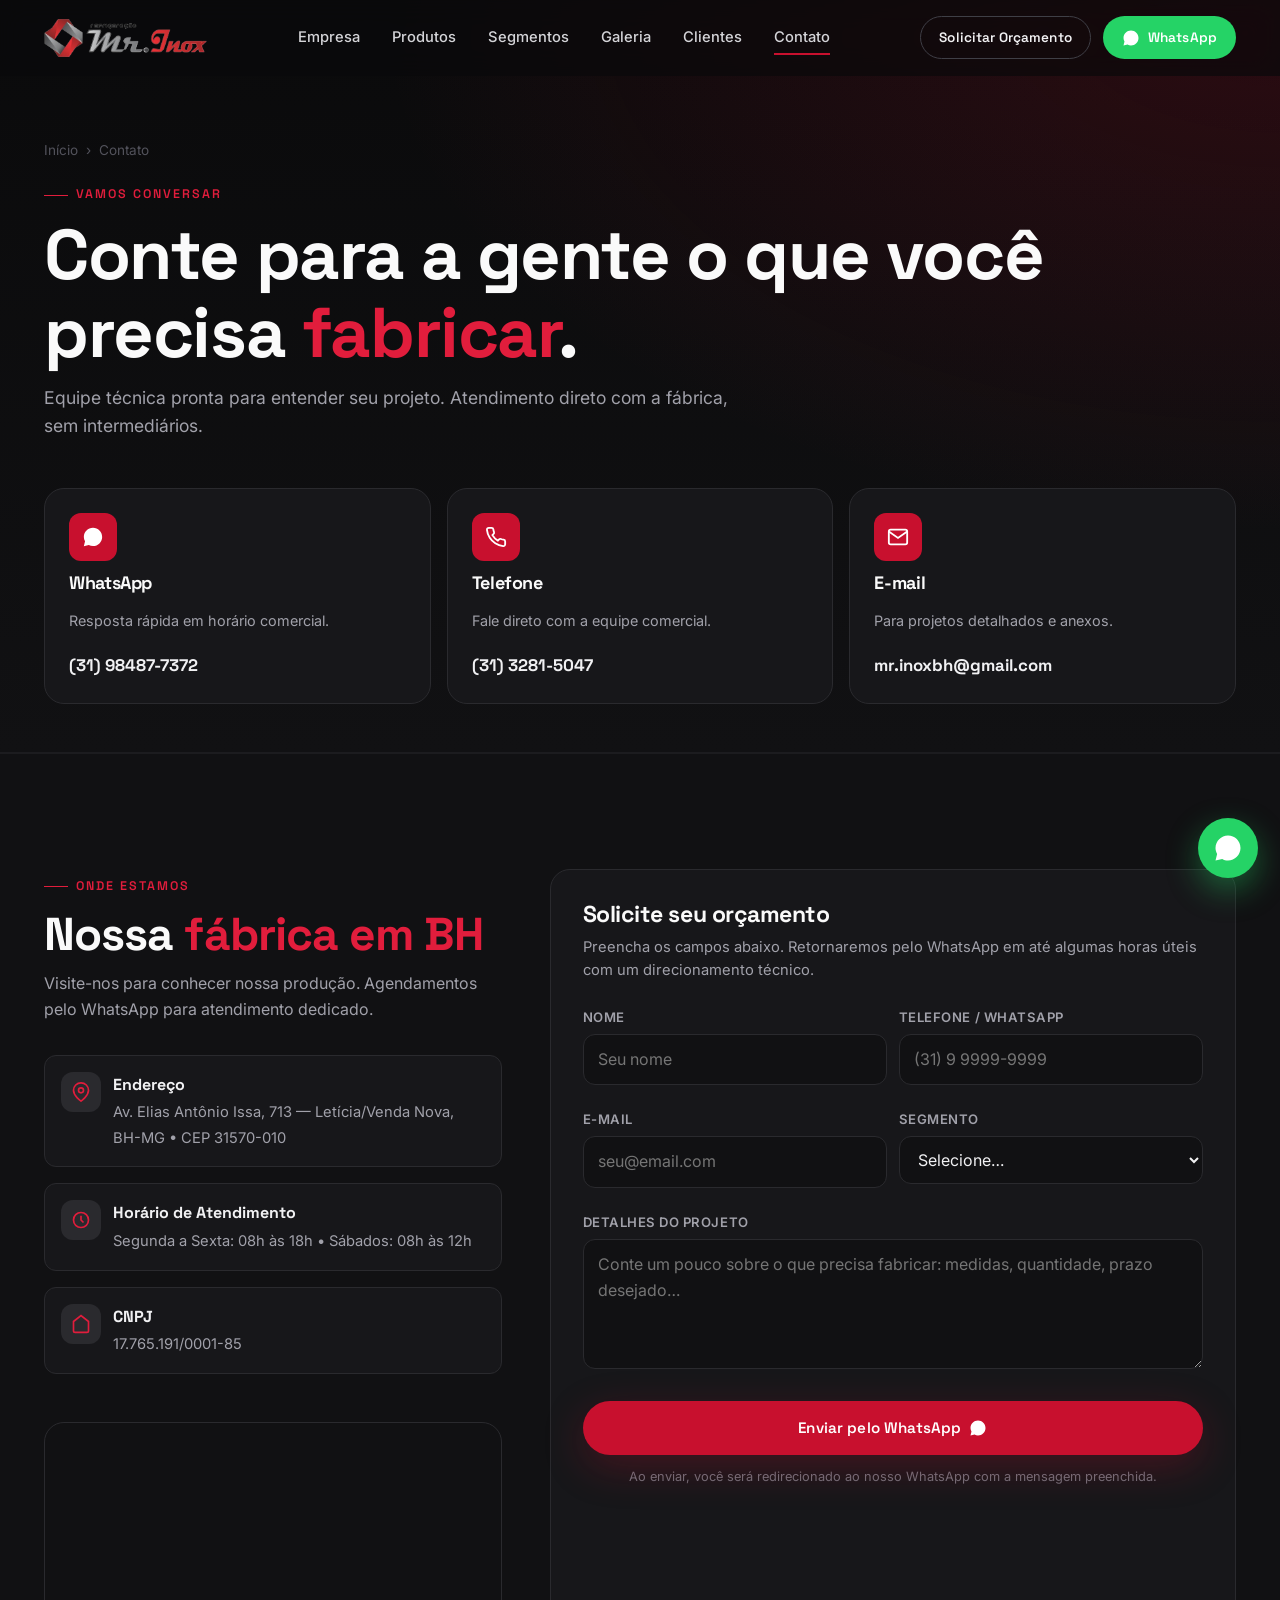
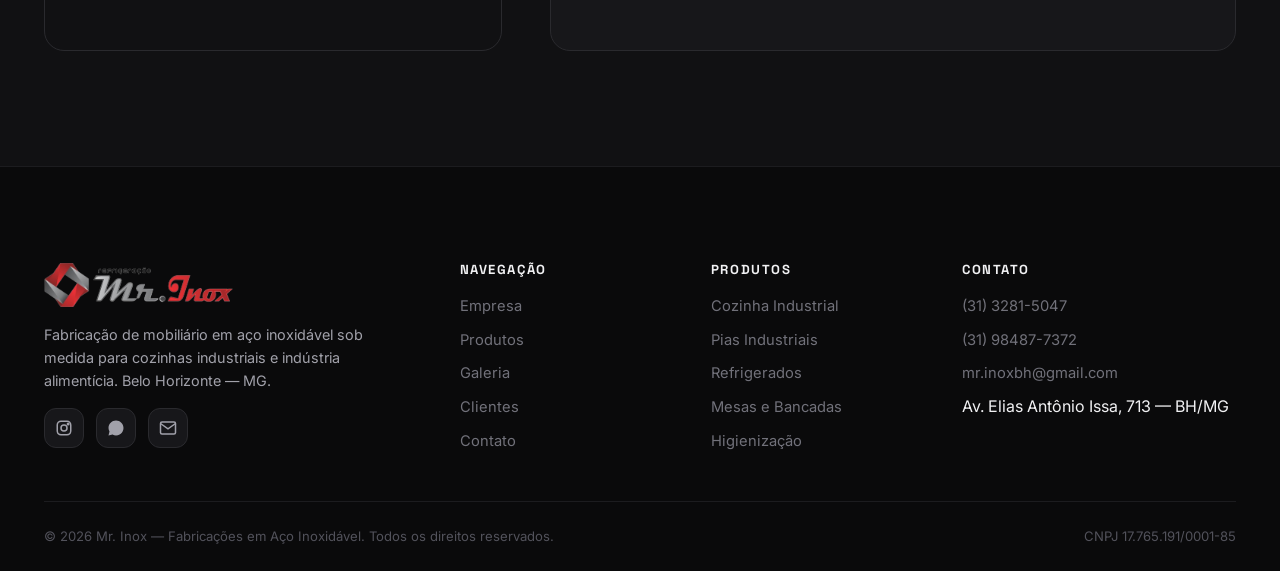
==== contato.html @ 0838d55e "first commit bomba" ====
<!doctype html>
<html lang="pt-BR">
<head>
  <meta charset="UTF-8">
  <meta name="viewport" content="width=device-width, initial-scale=1.0">
  <meta name="theme-color" content="#0a0a0b">
  <title>Contato e Orçamento — Mr. Inox | Aço Inoxidável BH</title>
  <meta name="description" content="Solicite seu orçamento de mobiliário em aço inoxidável. Telefone, WhatsApp, e-mail e endereço da Mr. Inox em Belo Horizonte.">

  <link rel="icon" type="image/png" href="assets/favicon.png">
  <link rel="preconnect" href="https://fonts.googleapis.com">
  <link rel="preconnect" href="https://fonts.gstatic.com" crossorigin>
  <link href="https://fonts.googleapis.com/css2?family=Inter:wght@400;500;600;700&family=Space+Grotesk:wght@500;600;700&display=swap" rel="stylesheet">
  <link rel="stylesheet" href="styles.css">

  <style>
    .map-wrap {
      margin-top: var(--s-7);
      border-radius: var(--r-lg);
      overflow: hidden;
      border: 1px solid var(--steel-700);
      aspect-ratio: 16/8;
    }
    .map-wrap iframe { width:100%; height:100%; border:0; filter: grayscale(.4) invert(.85) hue-rotate(180deg); }

    .quick-actions {
      display: grid;
      grid-template-columns: repeat(3, 1fr);
      gap: var(--s-4);
      margin-top: var(--s-7);
    }
    @media (max-width: 720px) { .quick-actions { grid-template-columns: 1fr; } }
    .quick-action {
      display: flex;
      flex-direction: column;
      align-items: flex-start;
      padding: var(--s-5);
      background: var(--bg-2);
      border: 1px solid var(--steel-700);
      border-radius: var(--r-lg);
      gap: var(--s-3);
      transition: all .3s var(--ease-out);
    }
    .quick-action:hover {
      transform: translateY(-4px);
      border-color: var(--brand);
      background: var(--bg-3);
    }
    .quick-action .qa-icon {
      width: 48px; height: 48px;
      display: grid; place-items: center;
      background: var(--brand);
      color: white;
      border-radius: var(--r-md);
    }
    .quick-action h4 { margin-bottom: 4px; }
    .quick-action p { font-size: .9rem; margin-bottom: var(--s-2); }
    .quick-action strong { font-size: 1.05rem; color: var(--steel-100); font-family: var(--font-display); }
  </style>
</head>
<body>

<header class="site-header">
  <div class="container">
    <a href="index.html" class="brand-link" aria-label="Mr. Inox — Página inicial">
      <img src="assets/logo.png" alt="Mr. Inox">
    </a>
    <nav class="nav-primary" aria-label="Principal">
      <a href="index.html#sobre">Empresa</a>
      <a href="produtos.html">Produtos</a>
      <a href="index.html#segmentos">Segmentos</a>
      <a href="index.html#galeria">Galeria</a>
      <a href="index.html#clientes">Clientes</a>
      <a href="contato.html" class="active">Contato</a>
    </nav>
    <div class="header-cta">
      <a href="#form" class="btn btn-ghost btn-sm">Solicitar Orçamento</a>
      <a href="https://wa.me/5531984877372" class="btn btn-whats btn-sm" target="_blank" rel="noopener">
        <svg viewBox="0 0 24 24" fill="currentColor"><path d="M17.5 14.4c-.3-.1-1.7-.8-1.9-.9-.3-.1-.5-.1-.7.1-.2.3-.8.9-1 1.1-.2.2-.4.2-.6.1-.3-.1-1.2-.4-2.4-1.4-.9-.8-1.5-1.7-1.6-2-.2-.3 0-.4.1-.6.1-.1.3-.4.4-.5.1-.2.2-.3.3-.5.1-.2 0-.4 0-.5-.1-.1-.7-1.7-.9-2.3-.2-.6-.5-.5-.7-.5h-.6c-.2 0-.5.1-.8.4-.3.3-1 1-1 2.5s1 2.9 1.2 3.1c.1.2 2 3.1 4.9 4.3.7.3 1.2.5 1.6.6.7.2 1.3.2 1.8.1.6-.1 1.7-.7 1.9-1.4.2-.7.2-1.2.2-1.4 0-.1-.2-.2-.5-.3zM12 2C6.5 2 2 6.5 2 12c0 1.7.5 3.3 1.3 4.7L2 22l5.4-1.3c1.4.8 2.9 1.2 4.6 1.2 5.5 0 10-4.5 10-10S17.5 2 12 2z"/></svg>
        WhatsApp
      </a>
    </div>
    <button class="menu-toggle" aria-label="Abrir menu"><span></span></button>
  </div>
</header>

<!-- Page hero -->
<section class="page-hero">
  <div class="container">
    <div class="breadcrumb">
      <a href="index.html">Início</a> <span>›</span> <span>Contato</span>
    </div>
    <span class="eyebrow">Vamos conversar</span>
    <h1 class="section-title">Conte para a gente o que você precisa <span class="text-brand">fabricar</span>.</h1>
    <p>
      Equipe técnica pronta para entender seu projeto. Atendimento direto com a
      fábrica, sem intermediários.
    </p>

    <div class="quick-actions">
      <a href="https://wa.me/5531984877372" target="_blank" rel="noopener" class="quick-action">
        <div class="qa-icon">
          <svg viewBox="0 0 24 24" fill="currentColor" width="22" height="22"><path d="M17.5 14.4c-.3-.1-1.7-.8-1.9-.9-.3-.1-.5-.1-.7.1-.2.3-.8.9-1 1.1-.2.2-.4.2-.6.1-.3-.1-1.2-.4-2.4-1.4-.9-.8-1.5-1.7-1.6-2-.2-.3 0-.4.1-.6.1-.1.3-.4.4-.5.1-.2.2-.3.3-.5.1-.2 0-.4 0-.5-.1-.1-.7-1.7-.9-2.3-.2-.6-.5-.5-.7-.5h-.6c-.2 0-.5.1-.8.4-.3.3-1 1-1 2.5s1 2.9 1.2 3.1c.1.2 2 3.1 4.9 4.3.7.3 1.2.5 1.6.6.7.2 1.3.2 1.8.1.6-.1 1.7-.7 1.9-1.4.2-.7.2-1.2.2-1.4 0-.1-.2-.2-.5-.3zM12 2C6.5 2 2 6.5 2 12c0 1.7.5 3.3 1.3 4.7L2 22l5.4-1.3c1.4.8 2.9 1.2 4.6 1.2 5.5 0 10-4.5 10-10S17.5 2 12 2z"/></svg>
        </div>
        <h4>WhatsApp</h4>
        <p>Resposta rápida em horário comercial.</p>
        <strong>(31) 98487-7372</strong>
      </a>

      <a href="tel:+553132815047" class="quick-action">
        <div class="qa-icon">
          <svg viewBox="0 0 24 24" fill="none" stroke="currentColor" stroke-width="2" width="22" height="22"><path d="M22 16.92v3a2 2 0 01-2.18 2 19.79 19.79 0 01-8.63-3.07 19.5 19.5 0 01-6-6 19.79 19.79 0 01-3.07-8.67A2 2 0 014.11 2h3a2 2 0 012 1.72c.13.96.37 1.9.72 2.81a2 2 0 01-.45 2.11L8.09 9.91a16 16 0 006 6l1.27-1.27a2 2 0 012.11-.45c.91.35 1.85.59 2.81.72A2 2 0 0122 16.92z"/></svg>
        </div>
        <h4>Telefone</h4>
        <p>Fale direto com a equipe comercial.</p>
        <strong>(31) 3281-5047</strong>
      </a>

      <a href="mailto:mr.inoxbh@gmail.com" class="quick-action">
        <div class="qa-icon">
          <svg viewBox="0 0 24 24" fill="none" stroke="currentColor" stroke-width="2" width="22" height="22"><rect x="2" y="4" width="20" height="16" rx="2"/><path d="M22 6l-10 7L2 6"/></svg>
        </div>
        <h4>E-mail</h4>
        <p>Para projetos detalhados e anexos.</p>
        <strong>mr.inoxbh@gmail.com</strong>
      </a>
    </div>
  </div>
</section>

<!-- Form section -->
<section class="contact" id="form">
  <div class="container">
    <div class="contact-grid">
      <div class="contact-info reveal">
        <span class="eyebrow">Onde estamos</span>
        <h2 class="section-title">Nossa <span class="text-brand">fábrica em BH</span></h2>
        <p>
          Visite-nos para conhecer nossa produção. Agendamentos pelo WhatsApp para
          atendimento dedicado.
        </p>

        <div class="contact-list">
          <a href="https://maps.google.com/?q=Av.+Elias+Antônio+Issa,+713,+Belo+Horizonte" class="contact-item" target="_blank" rel="noopener">
            <div class="icon">
              <svg viewBox="0 0 24 24" fill="none" stroke="currentColor" stroke-width="2"><path d="M21 10c0 7-9 13-9 13s-9-6-9-13a9 9 0 0118 0z"/><circle cx="12" cy="10" r="3"/></svg>
            </div>
            <div>
              <strong>Endereço</strong>
              <span>Av. Elias Antônio Issa, 713 — Letícia/Venda Nova, BH-MG • CEP 31570-010</span>
            </div>
          </a>

          <div class="contact-item">
            <div class="icon">
              <svg viewBox="0 0 24 24" fill="none" stroke="currentColor" stroke-width="2"><circle cx="12" cy="12" r="9"/><path d="M12 7v5l3 3"/></svg>
            </div>
            <div>
              <strong>Horário de Atendimento</strong>
              <span>Segunda a Sexta: 08h às 18h • Sábados: 08h às 12h</span>
            </div>
          </div>

          <div class="contact-item">
            <div class="icon">
              <svg viewBox="0 0 24 24" fill="none" stroke="currentColor" stroke-width="2"><path d="M3 9l9-7 9 7v11a2 2 0 01-2 2H5a2 2 0 01-2-2V9z"/></svg>
            </div>
            <div>
              <strong>CNPJ</strong>
              <span>17.765.191/0001-85</span>
            </div>
          </div>
        </div>

        <div class="map-wrap reveal">
          <iframe
            loading="lazy"
            src="https://maps.google.com/maps?q=Av.+Elias+Antônio+Issa,+713,+Belo+Horizonte&t=&z=15&ie=UTF8&iwloc=&output=embed"
            title="Localização Mr. Inox">
          </iframe>
        </div>
      </div>

      <div class="contact-form reveal reveal-delay-1">
        <h3>Solicite seu orçamento</h3>
        <p class="form-lead">
          Preencha os campos abaixo. Retornaremos pelo WhatsApp em até algumas horas
          úteis com um direcionamento técnico.
        </p>
        <form id="quote-form" novalidate>
          <div class="form-row">
            <div class="form-field">
              <label for="nome">Nome</label>
              <input type="text" id="nome" name="nome" required placeholder="Seu nome">
            </div>
            <div class="form-field">
              <label for="telefone">Telefone / WhatsApp</label>
              <input type="tel" id="telefone" name="telefone" required placeholder="(31) 9 9999-9999">
            </div>
          </div>
          <div class="form-row">
            <div class="form-field">
              <label for="email">E-mail</label>
              <input type="email" id="email" name="email" placeholder="seu@email.com">
            </div>
            <div class="form-field">
              <label for="segmento">Segmento</label>
              <select id="segmento" name="segmento">
                <option value="">Selecione…</option>
                <option>Restaurante</option>
                <option>Pizzaria</option>
                <option>Açougue</option>
                <option>Sorveteria</option>
                <option>Lanchonete</option>
                <option>Indústria alimentícia</option>
                <option>Outro</option>
              </select>
            </div>
          </div>
          <div class="form-field">
            <label for="mensagem">Detalhes do projeto</label>
            <textarea id="mensagem" name="mensagem" required placeholder="Conte um pouco sobre o que precisa fabricar: medidas, quantidade, prazo desejado…"></textarea>
          </div>
          <button type="submit" class="btn btn-primary form-submit">
            Enviar pelo WhatsApp
            <svg viewBox="0 0 24 24" fill="currentColor"><path d="M17.5 14.4c-.3-.1-1.7-.8-1.9-.9-.3-.1-.5-.1-.7.1-.2.3-.8.9-1 1.1-.2.2-.4.2-.6.1-.3-.1-1.2-.4-2.4-1.4-.9-.8-1.5-1.7-1.6-2-.2-.3 0-.4.1-.6.1-.1.3-.4.4-.5.1-.2.2-.3.3-.5.1-.2 0-.4 0-.5-.1-.1-.7-1.7-.9-2.3-.2-.6-.5-.5-.7-.5h-.6c-.2 0-.5.1-.8.4-.3.3-1 1-1 2.5s1 2.9 1.2 3.1c.1.2 2 3.1 4.9 4.3.7.3 1.2.5 1.6.6.7.2 1.3.2 1.8.1.6-.1 1.7-.7 1.9-1.4.2-.7.2-1.2.2-1.4 0-.1-.2-.2-.5-.3zM12 2C6.5 2 2 6.5 2 12c0 1.7.5 3.3 1.3 4.7L2 22l5.4-1.3c1.4.8 2.9 1.2 4.6 1.2 5.5 0 10-4.5 10-10S17.5 2 12 2z"/></svg>
          </button>
          <p class="form-note">Ao enviar, você será redirecionado ao nosso WhatsApp com a mensagem preenchida.</p>
        </form>
      </div>
    </div>
  </div>
</section>

<!-- Footer -->
<footer class="site-footer">
  <div class="container">
    <div class="footer-grid">
      <div class="footer-brand">
        <img src="assets/logo.png" alt="Mr. Inox">
        <p>
          Fabricação de mobiliário em aço inoxidável sob medida para cozinhas
          industriais e indústria alimentícia. Belo Horizonte — MG.
        </p>
        <div class="footer-social">
          <a href="https://instagram.com/mrinoxbh" target="_blank" rel="noopener" aria-label="Instagram">
            <svg viewBox="0 0 24 24" fill="none" stroke="currentColor" stroke-width="2"><rect x="3" y="3" width="18" height="18" rx="5"/><circle cx="12" cy="12" r="4"/><circle cx="17.5" cy="6.5" r="1" fill="currentColor"/></svg>
          </a>
          <a href="https://wa.me/5531984877372" target="_blank" rel="noopener" aria-label="WhatsApp">
            <svg viewBox="0 0 24 24" fill="currentColor"><path d="M17.5 14.4c-.3-.1-1.7-.8-1.9-.9-.3-.1-.5-.1-.7.1-.2.3-.8.9-1 1.1-.2.2-.4.2-.6.1-.3-.1-1.2-.4-2.4-1.4-.9-.8-1.5-1.7-1.6-2-.2-.3 0-.4.1-.6.1-.1.3-.4.4-.5.1-.2.2-.3.3-.5.1-.2 0-.4 0-.5-.1-.1-.7-1.7-.9-2.3-.2-.6-.5-.5-.7-.5h-.6c-.2 0-.5.1-.8.4-.3.3-1 1-1 2.5s1 2.9 1.2 3.1c.1.2 2 3.1 4.9 4.3.7.3 1.2.5 1.6.6.7.2 1.3.2 1.8.1.6-.1 1.7-.7 1.9-1.4.2-.7.2-1.2.2-1.4 0-.1-.2-.2-.5-.3zM12 2C6.5 2 2 6.5 2 12c0 1.7.5 3.3 1.3 4.7L2 22l5.4-1.3c1.4.8 2.9 1.2 4.6 1.2 5.5 0 10-4.5 10-10S17.5 2 12 2z"/></svg>
          </a>
          <a href="mailto:mr.inoxbh@gmail.com" aria-label="E-mail">
            <svg viewBox="0 0 24 24" fill="none" stroke="currentColor" stroke-width="2"><rect x="2" y="4" width="20" height="16" rx="2"/><path d="M22 6l-10 7L2 6"/></svg>
          </a>
        </div>
      </div>
      <div class="footer-col">
        <h4>Navegação</h4>
        <ul>
          <li><a href="index.html#sobre">Empresa</a></li>
          <li><a href="produtos.html">Produtos</a></li>
          <li><a href="index.html#galeria">Galeria</a></li>
          <li><a href="index.html#clientes">Clientes</a></li>
          <li><a href="contato.html">Contato</a></li>
        </ul>
      </div>
      <div class="footer-col">
        <h4>Produtos</h4>
        <ul>
          <li><a href="produtos.html#cozinha">Cozinha Industrial</a></li>
          <li><a href="produtos.html#pias">Pias Industriais</a></li>
          <li><a href="produtos.html#refrigerados">Refrigerados</a></li>
          <li><a href="produtos.html#mesas">Mesas e Bancadas</a></li>
          <li><a href="produtos.html#higienizacao">Higienização</a></li>
        </ul>
      </div>
      <div class="footer-col">
        <h4>Contato</h4>
        <ul>
          <li><a href="tel:+553132815047">(31) 3281-5047</a></li>
          <li><a href="https://wa.me/5531984877372" target="_blank" rel="noopener">(31) 98487-7372</a></li>
          <li><a href="mailto:mr.inoxbh@gmail.com">mr.inoxbh@gmail.com</a></li>
          <li><span>Av. Elias Antônio Issa, 713 — BH/MG</span></li>
        </ul>
      </div>
    </div>
    <div class="footer-bottom">
      <span>© <span id="year"></span> Mr. Inox — Fabricações em Aço Inoxidável. Todos os direitos reservados.</span>
      <span>CNPJ 17.765.191/0001-85</span>
    </div>
  </div>
</footer>

<a href="https://wa.me/5531984877372" class="whats-float" target="_blank" rel="noopener" aria-label="Falar no WhatsApp">
  <svg viewBox="0 0 24 24" fill="currentColor"><path d="M17.5 14.4c-.3-.1-1.7-.8-1.9-.9-.3-.1-.5-.1-.7.1-.2.3-.8.9-1 1.1-.2.2-.4.2-.6.1-.3-.1-1.2-.4-2.4-1.4-.9-.8-1.5-1.7-1.6-2-.2-.3 0-.4.1-.6.1-.1.3-.4.4-.5.1-.2.2-.3.3-.5.1-.2 0-.4 0-.5-.1-.1-.7-1.7-.9-2.3-.2-.6-.5-.5-.7-.5h-.6c-.2 0-.5.1-.8.4-.3.3-1 1-1 2.5s1 2.9 1.2 3.1c.1.2 2 3.1 4.9 4.3.7.3 1.2.5 1.6.6.7.2 1.3.2 1.8.1.6-.1 1.7-.7 1.9-1.4.2-.7.2-1.2.2-1.4 0-.1-.2-.2-.5-.3zM12 2C6.5 2 2 6.5 2 12c0 1.7.5 3.3 1.3 4.7L2 22l5.4-1.3c1.4.8 2.9 1.2 4.6 1.2 5.5 0 10-4.5 10-10S17.5 2 12 2z"/></svg>
</a>

<script src="main.js"></script>
</body>
</html>
---- styles.css ----
/* =========================================================
   MR INOX — Design System
   Stack: HTML + CSS + JS puro
   Paleta: anthracite/black + aço escovado + vermelho marca
   ========================================================= */

:root {
  /* Backgrounds */
  --bg-0: #0a0a0b;
  --bg-1: #111113;
  --bg-2: #17171a;
  --bg-3: #1f1f23;
  --bg-elev: #25252a;

  /* Steel / neutrals */
  --steel-50:  #fafafa;
  --steel-100: #f1f1f3;
  --steel-200: #d4d4d8;
  --steel-300: #a1a1aa;
  --steel-400: #71717a;
  --steel-500: #52525b;
  --steel-600: #3f3f46;
  --steel-700: #2a2a2e;
  --steel-800: #1c1c1f;

  /* Brand */
  --brand:        #c8102e;
  --brand-bright: #e11d3c;
  --brand-dark:   #8b0a1f;
  --brand-glow:   rgba(200, 16, 46, 0.35);

  /* Metallic gradient (brushed steel) */
  --steel-gradient: linear-gradient(135deg, #e5e7eb 0%, #9ca3af 25%, #6b7280 50%, #d1d5db 75%, #e5e7eb 100%);
  --steel-gradient-dark: linear-gradient(135deg, #3a3a3f 0%, #1e1e22 50%, #2a2a2e 100%);

  /* Type */
  --font-display: 'Space Grotesk', 'Inter', system-ui, -apple-system, sans-serif;
  --font-body:    'Inter', system-ui, -apple-system, sans-serif;

  /* Spacing scale */
  --s-1: 4px;
  --s-2: 8px;
  --s-3: 12px;
  --s-4: 16px;
  --s-5: 24px;
  --s-6: 32px;
  --s-7: 48px;
  --s-8: 64px;
  --s-9: 96px;
  --s-10: 128px;

  /* Radii */
  --r-sm: 6px;
  --r-md: 12px;
  --r-lg: 20px;
  --r-xl: 28px;
  --r-full: 999px;

  /* Shadows */
  --shadow-sm: 0 1px 2px rgba(0,0,0,.5);
  --shadow-md: 0 8px 24px rgba(0,0,0,.4);
  --shadow-lg: 0 24px 60px rgba(0,0,0,.55);
  --shadow-brand: 0 12px 40px rgba(200,16,46,.25);

  /* Container */
  --container: 1240px;

  /* Header height */
  --header-h: 76px;

  /* Easing */
  --ease-out: cubic-bezier(.16,1,.3,1);
}

/* =========================================================
   Reset
   ========================================================= */
*, *::before, *::after { box-sizing: border-box; }
* { margin: 0; padding: 0; }
html { scroll-behavior: smooth; -webkit-text-size-adjust: 100%; }
body {
  font-family: var(--font-body);
  font-size: 16px;
  line-height: 1.6;
  color: var(--steel-100);
  background: var(--bg-0);
  -webkit-font-smoothing: antialiased;
  -moz-osx-font-smoothing: grayscale;
  overflow-x: hidden;
}
img, svg, video { display: block; max-width: 100%; height: auto; }
button { font: inherit; cursor: pointer; border: none; background: none; color: inherit; }
a { color: inherit; text-decoration: none; }
ul, ol { list-style: none; }
input, textarea, select { font: inherit; color: inherit; }

::selection { background: var(--brand); color: white; }

/* Scrollbar */
::-webkit-scrollbar { width: 10px; height: 10px; }
::-webkit-scrollbar-track { background: var(--bg-1); }
::-webkit-scrollbar-thumb { background: var(--steel-700); border-radius: 10px; }
::-webkit-scrollbar-thumb:hover { background: var(--brand); }

/* =========================================================
   Typography
   ========================================================= */
h1, h2, h3, h4, h5 {
  font-family: var(--font-display);
  font-weight: 700;
  line-height: 1.1;
  letter-spacing: -0.02em;
  color: var(--steel-50);
}
h1 { font-size: clamp(2.4rem, 5.5vw, 4.5rem); }
h2 { font-size: clamp(1.9rem, 3.6vw, 3rem); }
h3 { font-size: clamp(1.3rem, 1.8vw, 1.6rem); }
h4 { font-size: 1.125rem; }

p { color: var(--steel-300); }

.eyebrow {
  display: inline-flex;
  align-items: center;
  gap: var(--s-2);
  font-family: var(--font-display);
  font-size: 0.78rem;
  font-weight: 600;
  letter-spacing: 0.16em;
  text-transform: uppercase;
  color: var(--brand-bright);
}
.eyebrow::before {
  content: '';
  width: 24px;
  height: 1px;
  background: var(--brand-bright);
}

.section-title {
  margin-top: var(--s-3);
  margin-bottom: var(--s-4);
}

.section-lead {
  max-width: 640px;
  color: var(--steel-300);
  font-size: 1.05rem;
}

.text-steel {
  background: var(--steel-gradient);
  -webkit-background-clip: text;
  background-clip: text;
  -webkit-text-fill-color: transparent;
}

.text-brand { color: var(--brand-bright); }

/* =========================================================
   Layout
   ========================================================= */
.container {
  width: 100%;
  max-width: var(--container);
  margin: 0 auto;
  padding: 0 var(--s-5);
}

section {
  padding: clamp(var(--s-8), 9vw, var(--s-10)) 0;
  position: relative;
}

section.tight { padding: var(--s-8) 0; }

.section-header {
  max-width: 720px;
  margin: 0 auto var(--s-8);
  text-align: center;
}
.section-header .section-lead { margin: 0 auto; }

.grid { display: grid; gap: var(--s-5); }

/* =========================================================
   Buttons
   ========================================================= */
.btn {
  display: inline-flex;
  align-items: center;
  justify-content: center;
  gap: var(--s-2);
  padding: 14px 28px;
  font-family: var(--font-display);
  font-weight: 600;
  font-size: 0.95rem;
  letter-spacing: 0.01em;
  border-radius: var(--r-full);
  transition: all .3s var(--ease-out);
  white-space: nowrap;
  position: relative;
  isolation: isolate;
  border: 1px solid transparent;
}
.btn svg { width: 18px; height: 18px; }

.btn-primary {
  background: var(--brand);
  color: white;
  box-shadow: var(--shadow-brand);
}
.btn-primary:hover {
  background: var(--brand-bright);
  transform: translateY(-2px);
  box-shadow: 0 18px 50px rgba(200,16,46,.45);
}

.btn-ghost {
  background: transparent;
  color: var(--steel-100);
  border-color: var(--steel-600);
}
.btn-ghost:hover {
  background: var(--steel-700);
  border-color: var(--steel-500);
  transform: translateY(-2px);
}

.btn-whats {
  background: #25d366;
  color: white;
}
.btn-whats:hover {
  background: #1ebe5d;
  transform: translateY(-2px);
  box-shadow: 0 18px 50px rgba(37, 211, 102, 0.35);
}

.btn-sm { padding: 10px 18px; font-size: 0.85rem; }
.btn-lg { padding: 18px 36px; font-size: 1.05rem; }

/* =========================================================
   Header
   ========================================================= */
.site-header {
  position: fixed;
  top: 0; left: 0; right: 0;
  z-index: 100;
  height: var(--header-h);
  background: rgba(10,10,11,.75);
  backdrop-filter: saturate(160%) blur(14px);
  -webkit-backdrop-filter: saturate(160%) blur(14px);
  border-bottom: 1px solid transparent;
  transition: background .3s, border-color .3s;
}
.site-header.scrolled {
  background: rgba(10,10,11,.92);
  border-bottom-color: var(--steel-700);
}
.site-header .container {
  height: 100%;
  display: flex;
  align-items: center;
  justify-content: space-between;
}
.brand-link {
  display: flex;
  align-items: center;
  gap: var(--s-3);
}
.brand-link img { height: 38px; width: auto; }

.nav-primary {
  display: flex;
  align-items: center;
  gap: var(--s-6);
}
.nav-primary a {
  font-size: 0.92rem;
  font-weight: 500;
  color: var(--steel-200);
  transition: color .25s;
  position: relative;
}
.nav-primary a::after {
  content: '';
  position: absolute;
  left: 0; bottom: -6px;
  width: 0; height: 2px;
  background: var(--brand);
  transition: width .3s var(--ease-out);
}
.nav-primary a:hover { color: white; }
.nav-primary a:hover::after,
.nav-primary a.active::after { width: 100%; }

.header-cta { display: flex; align-items: center; gap: var(--s-3); }

.menu-toggle {
  display: none;
  width: 44px; height: 44px;
  align-items: center;
  justify-content: center;
  border-radius: var(--r-md);
  background: var(--steel-700);
}
.menu-toggle span {
  display: block;
  width: 22px;
  height: 2px;
  background: var(--steel-100);
  position: relative;
  transition: all .3s;
}
.menu-toggle span::before,
.menu-toggle span::after {
  content: '';
  position: absolute;
  left: 0;
  width: 22px;
  height: 2px;
  background: var(--steel-100);
  transition: all .3s;
}
.menu-toggle span::before { top: -7px; }
.menu-toggle span::after  { top:  7px; }
.menu-toggle.open span { background: transparent; }
.menu-toggle.open span::before { transform: rotate(45deg); top: 0; }
.menu-toggle.open span::after  { transform: rotate(-45deg); top: 0; }

@media (max-width: 980px) {
  .nav-primary {
    position: fixed;
    inset: var(--header-h) 0 0;
    flex-direction: column;
    align-items: flex-start;
    padding: var(--s-6) var(--s-5);
    background: var(--bg-1);
    border-top: 1px solid var(--steel-700);
    transform: translateX(100%);
    transition: transform .35s var(--ease-out);
    overflow-y: auto;
  }
  .nav-primary.open { transform: translateX(0); }
  .nav-primary a { font-size: 1.4rem; padding: var(--s-3) 0; }
  .menu-toggle { display: inline-flex; }
  .header-cta .btn:not(.btn-whats) { display: none; }
}

/* =========================================================
   Hero
   ========================================================= */
.hero {
  position: relative;
  min-height: 100vh;
  padding: calc(var(--header-h) + var(--s-8)) 0 var(--s-9);
  display: flex;
  align-items: center;
  overflow: hidden;
  isolation: isolate;
}
.hero::before {
  content: '';
  position: absolute;
  inset: 0;
  background:
    radial-gradient(ellipse at top right, rgba(200,16,46,.18), transparent 50%),
    radial-gradient(ellipse at bottom left, rgba(120,120,120,.12), transparent 55%),
    linear-gradient(180deg, var(--bg-0) 0%, var(--bg-1) 100%);
  z-index: -2;
}
.hero::after {
  content: '';
  position: absolute;
  inset: 0;
  background:
    repeating-linear-gradient(135deg, rgba(255,255,255,.012) 0 2px, transparent 2px 6px);
  z-index: -1;
  pointer-events: none;
}

.hero-grid {
  display: grid;
  grid-template-columns: 1.1fr .9fr;
  gap: var(--s-8);
  align-items: center;
}
@media (max-width: 980px) {
  .hero-grid { grid-template-columns: 1fr; gap: var(--s-7); }
}

.hero-copy h1 {
  margin-top: var(--s-4);
  margin-bottom: var(--s-5);
}
.hero-copy h1 strong { color: var(--brand-bright); font-weight: 700; }
.hero-copy p {
  font-size: 1.15rem;
  color: var(--steel-300);
  max-width: 560px;
  margin-bottom: var(--s-6);
}
.hero-cta { display: flex; flex-wrap: wrap; gap: var(--s-3); }

.hero-stats {
  display: flex;
  flex-wrap: wrap;
  gap: var(--s-6);
  margin-top: var(--s-8);
  padding-top: var(--s-6);
  border-top: 1px solid var(--steel-700);
}
.hero-stats .stat strong {
  display: block;
  font-family: var(--font-display);
  font-size: clamp(1.7rem, 3vw, 2.4rem);
  background: var(--steel-gradient);
  -webkit-background-clip: text;
  background-clip: text;
  -webkit-text-fill-color: transparent;
}
.hero-stats .stat span {
  font-size: .82rem;
  color: var(--steel-400);
  text-transform: uppercase;
  letter-spacing: .12em;
}

.hero-visual {
  position: relative;
  aspect-ratio: 4/5;
  border-radius: var(--r-xl);
  overflow: hidden;
  box-shadow: var(--shadow-lg);
  border: 1px solid var(--steel-700);
}
.hero-visual img {
  width: 100%; height: 100%;
  object-fit: cover;
  transform: scale(1.05);
  transition: transform 8s linear;
}
.hero-visual:hover img { transform: scale(1.12); }
.hero-visual::after {
  content: '';
  position: absolute;
  inset: 0;
  background: linear-gradient(180deg, transparent 50%, rgba(10,10,11,.65) 100%);
}

.hero-badge {
  position: absolute;
  bottom: var(--s-5);
  left: var(--s-5);
  right: var(--s-5);
  z-index: 2;
  display: flex;
  align-items: center;
  gap: var(--s-3);
  padding: var(--s-3) var(--s-4);
  background: rgba(17,17,19,.85);
  backdrop-filter: blur(10px);
  border: 1px solid var(--steel-600);
  border-radius: var(--r-lg);
}
.hero-badge .badge-icon {
  width: 44px; height: 44px;
  display: grid; place-items: center;
  background: var(--brand);
  border-radius: var(--r-md);
  flex-shrink: 0;
}
.hero-badge .badge-icon svg { width: 22px; height: 22px; color: white; }
.hero-badge strong { display: block; font-family: var(--font-display); }
.hero-badge span { font-size: .85rem; color: var(--steel-300); }

/* =========================================================
   Trust strip (numbers)
   ========================================================= */
.trust-strip {
  background: var(--bg-1);
  border-top: 1px solid var(--steel-800);
  border-bottom: 1px solid var(--steel-800);
  padding: var(--s-6) 0;
}
.trust-grid {
  display: grid;
  grid-template-columns: repeat(4, 1fr);
  gap: var(--s-5);
  text-align: center;
}
.trust-grid .trust-item strong {
  display: block;
  font-family: var(--font-display);
  font-size: clamp(1.6rem, 3vw, 2.2rem);
  color: var(--steel-100);
  margin-bottom: var(--s-1);
}
.trust-grid .trust-item span {
  font-size: .82rem;
  color: var(--steel-400);
  text-transform: uppercase;
  letter-spacing: .12em;
}
@media (max-width: 720px) {
  .trust-grid { grid-template-columns: repeat(2, 1fr); gap: var(--s-6); }
}

/* =========================================================
   About / Sobre
   ========================================================= */
.about {
  background: var(--bg-0);
}
.about-grid {
  display: grid;
  grid-template-columns: .9fr 1.1fr;
  gap: var(--s-8);
  align-items: center;
}
@media (max-width: 980px) { .about-grid { grid-template-columns: 1fr; } }

.about-visual {
  position: relative;
  aspect-ratio: 4/5;
  border-radius: var(--r-xl);
  overflow: hidden;
  border: 1px solid var(--steel-700);
}
.about-visual img { width:100%; height:100%; object-fit: cover; }
.about-visual::after {
  content: '';
  position: absolute;
  inset: 0;
  background: linear-gradient(135deg, transparent 50%, rgba(200,16,46,.25) 100%);
  mix-blend-mode: overlay;
}

.about-floating {
  position: absolute;
  bottom: -32px;
  right: -32px;
  width: 220px;
  padding: var(--s-5);
  background: var(--bg-2);
  border: 1px solid var(--steel-700);
  border-radius: var(--r-lg);
  box-shadow: var(--shadow-lg);
}
.about-floating strong {
  display: block;
  font-family: var(--font-display);
  font-size: 3rem;
  background: var(--steel-gradient);
  -webkit-background-clip: text;
  background-clip: text;
  -webkit-text-fill-color: transparent;
  line-height: 1;
}
.about-floating span {
  font-size: .85rem;
  color: var(--steel-300);
  display: block;
  margin-top: var(--s-2);
}
@media (max-width: 980px) {
  .about-floating { display: none; }
}

.about-content h2 strong { color: var(--brand-bright); }
.about-content p {
  font-size: 1.05rem;
  margin-top: var(--s-4);
  margin-bottom: var(--s-4);
}
.about-pillars {
  display: grid;
  grid-template-columns: repeat(2, 1fr);
  gap: var(--s-4);
  margin-top: var(--s-6);
}
.about-pillars .pillar {
  display: flex;
  gap: var(--s-3);
  padding: var(--s-4);
  background: var(--bg-2);
  border: 1px solid var(--steel-700);
  border-radius: var(--r-md);
}
.about-pillars .pillar svg { width: 24px; height: 24px; color: var(--brand-bright); flex-shrink:0; }
.about-pillars .pillar h4 { margin-bottom: 4px; }
.about-pillars .pillar p { font-size: .92rem; margin: 0; }
@media (max-width: 540px) {
  .about-pillars { grid-template-columns: 1fr; }
}

/* =========================================================
   Products / Produtos
   ========================================================= */
.products {
  background: var(--bg-1);
  border-top: 1px solid var(--steel-800);
}
.products-grid {
  display: grid;
  grid-template-columns: repeat(3, 1fr);
  gap: var(--s-5);
}
@media (max-width: 980px) { .products-grid { grid-template-columns: repeat(2, 1fr); } }
@media (max-width: 600px) { .products-grid { grid-template-columns: 1fr; } }

.product-card {
  position: relative;
  display: flex;
  flex-direction: column;
  background: var(--bg-2);
  border: 1px solid var(--steel-700);
  border-radius: var(--r-lg);
  overflow: hidden;
  transition: all .35s var(--ease-out);
}
.product-card:hover {
  transform: translateY(-6px);
  border-color: var(--brand);
  box-shadow: var(--shadow-md);
}
.product-card .product-image {
  aspect-ratio: 4/3;
  overflow: hidden;
  position: relative;
}
.product-card .product-image img {
  width: 100%; height: 100%;
  object-fit: cover;
  transition: transform .8s var(--ease-out);
}
.product-card:hover .product-image img { transform: scale(1.08); }
.product-card .product-image::after {
  content: '';
  position: absolute;
  inset: 0;
  background: linear-gradient(180deg, transparent 60%, rgba(10,10,11,.7));
}
.product-card .product-body {
  padding: var(--s-5);
  flex: 1;
  display: flex;
  flex-direction: column;
}
.product-card h3 {
  font-size: 1.2rem;
  margin-bottom: var(--s-2);
}
.product-card p {
  font-size: .9rem;
  margin-bottom: var(--s-4);
  flex: 1;
}
.product-card .product-cta {
  display: inline-flex;
  align-items: center;
  gap: var(--s-2);
  font-family: var(--font-display);
  font-size: .85rem;
  font-weight: 600;
  color: var(--brand-bright);
  letter-spacing: .04em;
  transition: gap .25s;
}
.product-card:hover .product-cta { gap: 14px; }
.product-card .product-cta svg { width: 16px; height: 16px; }

/* =========================================================
   Segments
   ========================================================= */
.segments {
  background: var(--bg-0);
}
.segments-grid {
  display: grid;
  grid-template-columns: repeat(6, 1fr);
  gap: var(--s-4);
}
@media (max-width: 980px) { .segments-grid { grid-template-columns: repeat(3, 1fr); } }
@media (max-width: 540px) { .segments-grid { grid-template-columns: repeat(2, 1fr); } }

.segment-card {
  display: flex;
  flex-direction: column;
  align-items: center;
  text-align: center;
  padding: var(--s-5) var(--s-3);
  background: var(--bg-2);
  border: 1px solid var(--steel-700);
  border-radius: var(--r-md);
  transition: all .3s var(--ease-out);
}
.segment-card:hover {
  background: var(--bg-3);
  transform: translateY(-4px);
  border-color: var(--brand);
}
.segment-card svg { width: 38px; height: 38px; color: var(--brand-bright); margin-bottom: var(--s-3); }
.segment-card strong {
  font-family: var(--font-display);
  font-size: .95rem;
  color: var(--steel-100);
}
.segment-card span { font-size: .78rem; color: var(--steel-400); margin-top: 4px; }

/* =========================================================
   Gallery
   ========================================================= */
.gallery {
  background: var(--bg-1);
  border-top: 1px solid var(--steel-800);
  border-bottom: 1px solid var(--steel-800);
}
.gallery-grid {
  display: grid;
  grid-template-columns: repeat(4, 1fr);
  grid-auto-rows: 220px;
  gap: var(--s-3);
}
@media (max-width: 980px) { .gallery-grid { grid-template-columns: repeat(3, 1fr); grid-auto-rows: 180px; } }
@media (max-width: 600px) { .gallery-grid { grid-template-columns: repeat(2, 1fr); grid-auto-rows: 160px; } }

.gallery-item {
  position: relative;
  overflow: hidden;
  border-radius: var(--r-md);
  cursor: zoom-in;
  border: 1px solid var(--steel-800);
}
.gallery-item img {
  width: 100%; height: 100%;
  object-fit: cover;
  transition: transform .7s var(--ease-out);
}
.gallery-item:hover img { transform: scale(1.1); }
.gallery-item::after {
  content: '';
  position: absolute;
  inset: 0;
  background: rgba(10,10,11,.0);
  transition: background .3s;
}
.gallery-item:hover::after { background: rgba(10,10,11,.35); }
.gallery-item.tall { grid-row: span 2; }
.gallery-item.wide { grid-column: span 2; }

/* Lightbox */
.lightbox {
  position: fixed;
  inset: 0;
  z-index: 1000;
  background: rgba(5,5,6,.96);
  display: none;
  align-items: center;
  justify-content: center;
  padding: var(--s-5);
}
.lightbox.open { display: flex; animation: fade .25s ease; }
.lightbox img {
  max-width: min(92vw, 1100px);
  max-height: 88vh;
  border-radius: var(--r-md);
  box-shadow: var(--shadow-lg);
}
.lightbox button {
  position: absolute;
  top: var(--s-5);
  right: var(--s-5);
  width: 48px; height: 48px;
  display: grid; place-items: center;
  background: var(--steel-700);
  border-radius: var(--r-full);
  color: white;
  font-size: 1.6rem;
  transition: background .2s;
}
.lightbox button:hover { background: var(--brand); }
@keyframes fade { from { opacity: 0; } to { opacity: 1; } }

/* =========================================================
   Clients
   ========================================================= */
.clients {
  background: var(--bg-0);
}
.clients-wall {
  display: grid;
  grid-template-columns: repeat(6, 1fr);
  gap: 1px;
  background: var(--steel-800);
  border: 1px solid var(--steel-800);
  border-radius: var(--r-lg);
  overflow: hidden;
}
@media (max-width: 980px) { .clients-wall { grid-template-columns: repeat(4, 1fr); } }
@media (max-width: 540px) { .clients-wall { grid-template-columns: repeat(2, 1fr); } }

.client-tile {
  aspect-ratio: 1.6/1;
  display: grid;
  place-items: center;
  background: var(--bg-1);
  padding: var(--s-4);
  transition: background .25s;
}
.client-tile:hover { background: var(--bg-2); }
.client-tile img {
  max-width: 100%;
  max-height: 100%;
  object-fit: contain;
  filter: grayscale(1) brightness(2.2) contrast(.8);
  opacity: .75;
  transition: all .3s;
}
.client-tile:hover img {
  filter: grayscale(0) brightness(1) contrast(1);
  opacity: 1;
}

/* =========================================================
   CTA banner
   ========================================================= */
.cta-banner {
  position: relative;
  padding: var(--s-9) 0;
  overflow: hidden;
  isolation: isolate;
}
.cta-banner::before {
  content: '';
  position: absolute;
  inset: 0;
  background:
    radial-gradient(ellipse at center, rgba(200,16,46,.25), transparent 55%),
    linear-gradient(180deg, var(--bg-1), var(--bg-0));
  z-index: -2;
}
.cta-banner::after {
  content: '';
  position: absolute;
  inset: 0;
  background: url('assets/slider/banner-13.png') center/cover;
  opacity: .12;
  z-index: -1;
}
.cta-card {
  max-width: 920px;
  margin: 0 auto;
  text-align: center;
}
.cta-card h2 { margin-bottom: var(--s-4); }
.cta-card p {
  font-size: 1.1rem;
  max-width: 600px;
  margin: 0 auto var(--s-6);
}
.cta-card .btns {
  display: flex;
  gap: var(--s-3);
  justify-content: center;
  flex-wrap: wrap;
}

/* =========================================================
   Contact
   ========================================================= */
.contact {
  background: var(--bg-1);
  border-top: 1px solid var(--steel-800);
}
.contact-grid {
  display: grid;
  grid-template-columns: .8fr 1.2fr;
  gap: var(--s-7);
}
@media (max-width: 980px) { .contact-grid { grid-template-columns: 1fr; } }

.contact-info h2 { margin-bottom: var(--s-3); }
.contact-info p { margin-bottom: var(--s-6); }

.contact-list { display: flex; flex-direction: column; gap: var(--s-4); }
.contact-item {
  display: flex;
  gap: var(--s-3);
  padding: var(--s-4);
  background: var(--bg-2);
  border: 1px solid var(--steel-700);
  border-radius: var(--r-md);
  transition: all .25s;
}
.contact-item:hover { border-color: var(--brand); background: var(--bg-3); }
.contact-item .icon {
  width: 40px; height: 40px;
  display: grid; place-items: center;
  background: var(--steel-700);
  color: var(--brand-bright);
  border-radius: var(--r-md);
  flex-shrink: 0;
}
.contact-item .icon svg { width: 20px; height: 20px; }
.contact-item strong { display: block; margin-bottom: 2px; font-family: var(--font-display); }
.contact-item span, .contact-item a { font-size: .92rem; color: var(--steel-300); }

.contact-form {
  background: var(--bg-2);
  border: 1px solid var(--steel-700);
  border-radius: var(--r-lg);
  padding: var(--s-6);
}
.contact-form h3 { margin-bottom: var(--s-2); }
.contact-form .form-lead { font-size: .92rem; margin-bottom: var(--s-5); }

.form-row {
  display: grid;
  grid-template-columns: 1fr 1fr;
  gap: var(--s-3);
  margin-bottom: var(--s-3);
}
@media (max-width: 600px) { .form-row { grid-template-columns: 1fr; } }
.form-field { margin-bottom: var(--s-3); }
.form-field label {
  display: block;
  font-size: .82rem;
  font-weight: 600;
  color: var(--steel-300);
  margin-bottom: 6px;
  letter-spacing: .04em;
  text-transform: uppercase;
}
.form-field input,
.form-field textarea,
.form-field select {
  width: 100%;
  padding: 12px 14px;
  background: var(--bg-1);
  border: 1px solid var(--steel-700);
  border-radius: var(--r-md);
  color: var(--steel-100);
  transition: border-color .2s, background .2s;
}
.form-field input:focus,
.form-field textarea:focus,
.form-field select:focus {
  outline: none;
  border-color: var(--brand);
  background: var(--bg-0);
}
.form-field textarea { min-height: 130px; resize: vertical; }
.form-submit { width: 100%; margin-top: var(--s-3); }

.form-note {
  text-align: center;
  font-size: .8rem;
  color: var(--steel-400);
  margin-top: var(--s-3);
}

/* =========================================================
   Footer
   ========================================================= */
.site-footer {
  background: var(--bg-0);
  padding: var(--s-9) 0 var(--s-5);
  border-top: 1px solid var(--steel-800);
}
.footer-grid {
  display: grid;
  grid-template-columns: 1.4fr .8fr .8fr 1fr;
  gap: var(--s-6);
  margin-bottom: var(--s-7);
}
@media (max-width: 980px) {
  .footer-grid { grid-template-columns: 1fr 1fr; }
}
@media (max-width: 540px) {
  .footer-grid { grid-template-columns: 1fr; gap: var(--s-5); }
}

.footer-brand img { height: 44px; margin-bottom: var(--s-4); }
.footer-brand p { font-size: .9rem; max-width: 360px; }
.footer-social { display: flex; gap: var(--s-3); margin-top: var(--s-4); }
.footer-social a {
  width: 40px; height: 40px;
  display: grid; place-items: center;
  background: var(--bg-2);
  border: 1px solid var(--steel-700);
  border-radius: var(--r-md);
  color: var(--steel-300);
  transition: all .25s;
}
.footer-social a:hover { background: var(--brand); color: white; border-color: var(--brand); }
.footer-social svg { width: 18px; height: 18px; }

.footer-col h4 {
  font-family: var(--font-display);
  font-size: .82rem;
  letter-spacing: .12em;
  text-transform: uppercase;
  color: var(--steel-100);
  margin-bottom: var(--s-4);
}
.footer-col ul { display: flex; flex-direction: column; gap: var(--s-2); }
.footer-col a {
  font-size: .92rem;
  color: var(--steel-400);
  transition: color .2s;
}
.footer-col a:hover { color: var(--brand-bright); }

.footer-bottom {
  display: flex;
  justify-content: space-between;
  align-items: center;
  padding-top: var(--s-5);
  border-top: 1px solid var(--steel-800);
  font-size: .82rem;
  color: var(--steel-500);
  flex-wrap: wrap;
  gap: var(--s-3);
}
.footer-bottom a { color: var(--steel-400); }
.footer-bottom a:hover { color: var(--brand-bright); }

/* =========================================================
   Floating WhatsApp
   ========================================================= */
.whats-float {
  position: fixed;
  bottom: 22px;
  right: 22px;
  width: 60px; height: 60px;
  display: grid; place-items: center;
  background: #25d366;
  color: white;
  border-radius: var(--r-full);
  box-shadow: 0 12px 32px rgba(37,211,102,.4);
  z-index: 90;
  transition: transform .25s, box-shadow .25s;
  animation: pulseWhats 2.4s infinite;
}
.whats-float:hover { transform: scale(1.08); }
.whats-float svg { width: 30px; height: 30px; }
@keyframes pulseWhats {
  0% { box-shadow: 0 0 0 0 rgba(37,211,102,.45); }
  70% { box-shadow: 0 0 0 16px rgba(37,211,102,0); }
  100% { box-shadow: 0 0 0 0 rgba(37,211,102,0); }
}

/* =========================================================
   Page header (sub-pages)
   ========================================================= */
.page-hero {
  padding: calc(var(--header-h) + var(--s-8)) 0 var(--s-7);
  background:
    radial-gradient(ellipse at top right, rgba(200,16,46,.18), transparent 50%),
    linear-gradient(180deg, var(--bg-0) 0%, var(--bg-1) 100%);
  border-bottom: 1px solid var(--steel-800);
}
.page-hero .breadcrumb {
  display: flex;
  gap: var(--s-2);
  font-size: .85rem;
  color: var(--steel-500);
  margin-bottom: var(--s-4);
}
.page-hero .breadcrumb a:hover { color: var(--brand-bright); }
.page-hero h1 { margin-bottom: var(--s-3); }
.page-hero p { font-size: 1.1rem; max-width: 720px; }

/* =========================================================
   Product category section (produtos.html)
   ========================================================= */
.category-block { padding: var(--s-7) 0; border-bottom: 1px solid var(--steel-800); }
.category-block:last-of-type { border-bottom: none; }
.category-header {
  display: flex;
  justify-content: space-between;
  align-items: end;
  margin-bottom: var(--s-5);
  gap: var(--s-4);
  flex-wrap: wrap;
}
.category-header h2 { margin-bottom: var(--s-2); }
.category-header p { max-width: 580px; }

/* =========================================================
   Reveal animations
   ========================================================= */
.reveal {
  opacity: 0;
  transform: translateY(28px);
  transition: opacity .8s var(--ease-out), transform .8s var(--ease-out);
}
.reveal.visible {
  opacity: 1;
  transform: translateY(0);
}
.reveal-delay-1 { transition-delay: .08s; }
.reveal-delay-2 { transition-delay: .16s; }
.reveal-delay-3 { transition-delay: .24s; }
.reveal-delay-4 { transition-delay: .32s; }

/* =========================================================
   Helpers
   ========================================================= */
.divider-soft {
  height: 1px;
  background: linear-gradient(90deg, transparent, var(--steel-700), transparent);
  margin: 0;
  border: none;
}
.center { text-align: center; }
.mt-6 { margin-top: var(--s-6); }
.mt-8 { margin-top: var(--s-8); }

/* Reduced motion */
@media (prefers-reduced-motion: reduce) {
  *, *::before, *::after {
    animation-duration: .01ms !important;
    transition-duration: .01ms !important;
  }
  html { scroll-behavior: auto; }
}
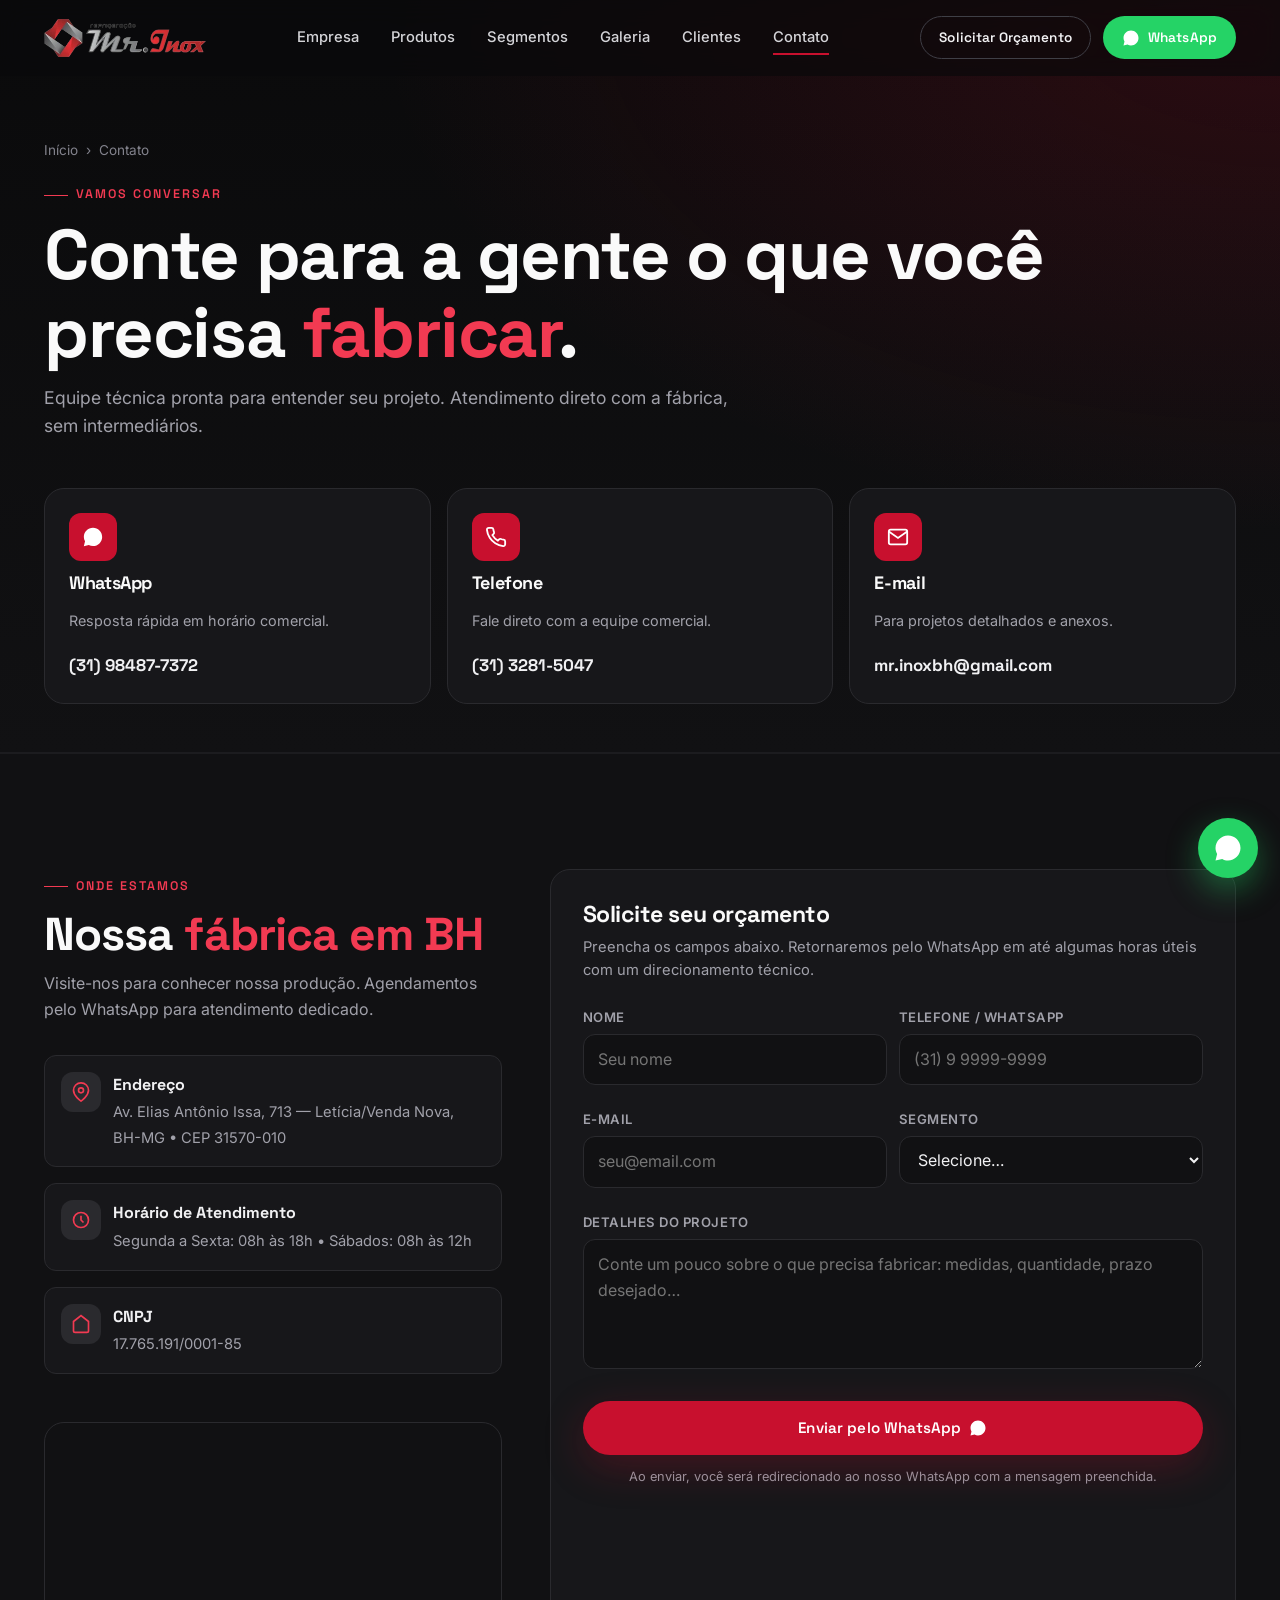
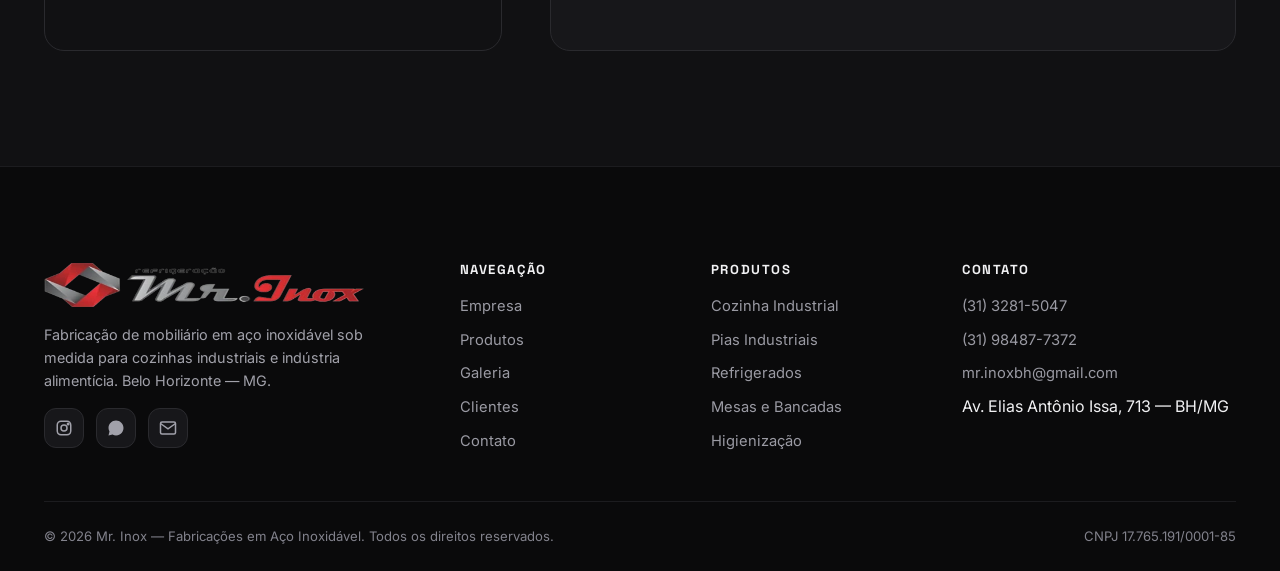
==== commit 6d8d0b78: "nova alteração" ====
--- a/contato.html
+++ b/contato.html
@@ -8,9 +8,11 @@
   <meta name="description" content="Solicite seu orçamento de mobiliário em aço inoxidável. Telefone, WhatsApp, e-mail e endereço da Mr. Inox em Belo Horizonte.">
 
   <link rel="icon" type="image/png" href="assets/favicon.png">
+  <link rel="canonical" href="https://www.misterinox.com.br/contato.html">
   <link rel="preconnect" href="https://fonts.googleapis.com">
   <link rel="preconnect" href="https://fonts.gstatic.com" crossorigin>
-  <link href="https://fonts.googleapis.com/css2?family=Inter:wght@400;500;600;700&family=Space+Grotesk:wght@500;600;700&display=swap" rel="stylesheet">
+  <link rel="preload" as="style" href="https://fonts.googleapis.com/css2?family=Inter:wght@400;500;600;700&family=Space+Grotesk:wght@500;600;700&display=swap" onload="this.onload=null;this.rel='stylesheet'">
+  <noscript><link rel="stylesheet" href="https://fonts.googleapis.com/css2?family=Inter:wght@400;500;600;700&family=Space+Grotesk:wght@500;600;700&display=swap"></noscript>
   <link rel="stylesheet" href="styles.css">
 
   <style>
@@ -53,7 +55,7 @@
       color: white;
       border-radius: var(--r-md);
     }
-    .quick-action h4 { margin-bottom: 4px; }
+    .quick-action .qa-title { font-size: 1.125rem; font-family: var(--font-display); margin-bottom: 4px; }
     .quick-action p { font-size: .9rem; margin-bottom: var(--s-2); }
     .quick-action strong { font-size: 1.05rem; color: var(--steel-100); font-family: var(--font-display); }
   </style>
@@ -63,7 +65,7 @@
 <header class="site-header">
   <div class="container">
     <a href="index.html" class="brand-link" aria-label="Mr. Inox — Página inicial">
-      <img src="assets/logo.png" alt="Mr. Inox">
+      <img decoding="async" src="assets/logo.webp" width="320" height="75" alt="Mr. Inox">
     </a>
     <nav class="nav-primary" aria-label="Principal">
       <a href="index.html#sobre">Empresa</a>
@@ -84,6 +86,8 @@
   </div>
 </header>
 
+<main id="conteudo">
+
 <!-- Page hero -->
 <section class="page-hero">
   <div class="container">
@@ -102,7 +106,7 @@
         <div class="qa-icon">
           <svg viewBox="0 0 24 24" fill="currentColor" width="22" height="22"><path d="M17.5 14.4c-.3-.1-1.7-.8-1.9-.9-.3-.1-.5-.1-.7.1-.2.3-.8.9-1 1.1-.2.2-.4.2-.6.1-.3-.1-1.2-.4-2.4-1.4-.9-.8-1.5-1.7-1.6-2-.2-.3 0-.4.1-.6.1-.1.3-.4.4-.5.1-.2.2-.3.3-.5.1-.2 0-.4 0-.5-.1-.1-.7-1.7-.9-2.3-.2-.6-.5-.5-.7-.5h-.6c-.2 0-.5.1-.8.4-.3.3-1 1-1 2.5s1 2.9 1.2 3.1c.1.2 2 3.1 4.9 4.3.7.3 1.2.5 1.6.6.7.2 1.3.2 1.8.1.6-.1 1.7-.7 1.9-1.4.2-.7.2-1.2.2-1.4 0-.1-.2-.2-.5-.3zM12 2C6.5 2 2 6.5 2 12c0 1.7.5 3.3 1.3 4.7L2 22l5.4-1.3c1.4.8 2.9 1.2 4.6 1.2 5.5 0 10-4.5 10-10S17.5 2 12 2z"/></svg>
         </div>
-        <h4>WhatsApp</h4>
+        <h2 class="qa-title">WhatsApp</h2>
         <p>Resposta rápida em horário comercial.</p>
         <strong>(31) 98487-7372</strong>
       </a>
@@ -111,7 +115,7 @@
         <div class="qa-icon">
           <svg viewBox="0 0 24 24" fill="none" stroke="currentColor" stroke-width="2" width="22" height="22"><path d="M22 16.92v3a2 2 0 01-2.18 2 19.79 19.79 0 01-8.63-3.07 19.5 19.5 0 01-6-6 19.79 19.79 0 01-3.07-8.67A2 2 0 014.11 2h3a2 2 0 012 1.72c.13.96.37 1.9.72 2.81a2 2 0 01-.45 2.11L8.09 9.91a16 16 0 006 6l1.27-1.27a2 2 0 012.11-.45c.91.35 1.85.59 2.81.72A2 2 0 0122 16.92z"/></svg>
         </div>
-        <h4>Telefone</h4>
+        <h2 class="qa-title">Telefone</h2>
         <p>Fale direto com a equipe comercial.</p>
         <strong>(31) 3281-5047</strong>
       </a>
@@ -120,7 +124,7 @@
         <div class="qa-icon">
           <svg viewBox="0 0 24 24" fill="none" stroke="currentColor" stroke-width="2" width="22" height="22"><rect x="2" y="4" width="20" height="16" rx="2"/><path d="M22 6l-10 7L2 6"/></svg>
         </div>
-        <h4>E-mail</h4>
+        <h2 class="qa-title">E-mail</h2>
         <p>Para projetos detalhados e anexos.</p>
         <strong>mr.inoxbh@gmail.com</strong>
       </a>
@@ -233,11 +237,13 @@
 </section>
 
 <!-- Footer -->
+</main>
+
 <footer class="site-footer">
   <div class="container">
     <div class="footer-grid">
       <div class="footer-brand">
-        <img src="assets/logo.png" alt="Mr. Inox">
+        <img decoding="async" src="assets/logo.webp" width="320" height="75" alt="Mr. Inox">
         <p>
           Fabricação de mobiliário em aço inoxidável sob medida para cozinhas
           industriais e indústria alimentícia. Belo Horizonte — MG.
--- a/styles.css
+++ b/styles.css
@@ -17,15 +17,15 @@
   --steel-100: #f1f1f3;
   --steel-200: #d4d4d8;
   --steel-300: #a1a1aa;
-  --steel-400: #71717a;
-  --steel-500: #52525b;
+  --steel-400: #9a9aa3;
+  --steel-500: #82828c;
   --steel-600: #3f3f46;
   --steel-700: #2a2a2e;
   --steel-800: #1c1c1f;
 
   /* Brand */
   --brand:        #c8102e;
-  --brand-bright: #e11d3c;
+  --brand-bright: #f23a52;
   --brand-dark:   #8b0a1f;
   --brand-glow:   rgba(200, 16, 46, 0.35);
 
@@ -438,6 +438,7 @@
 .hero-visual img {
   width: 100%; height: 100%;
   object-fit: cover;
+  object-position: center top;
   transform: scale(1.05);
   transition: transform 8s linear;
 }
@@ -589,7 +590,7 @@
   border-radius: var(--r-md);
 }
 .about-pillars .pillar svg { width: 24px; height: 24px; color: var(--brand-bright); flex-shrink:0; }
-.about-pillars .pillar h4 { margin-bottom: 4px; }
+.about-pillars .pillar h3 { font-size: 1.05rem; margin-bottom: 4px; }
 .about-pillars .pillar p { font-size: .92rem; margin: 0; }
 @media (max-width: 540px) {
   .about-pillars { grid-template-columns: 1fr; }
@@ -647,6 +648,20 @@
   flex: 1;
   display: flex;
   flex-direction: column;
+}
+.product-card .product-code {
+  display: inline-block;
+  font-family: var(--font-display);
+  font-size: .72rem;
+  font-weight: 600;
+  letter-spacing: .1em;
+  text-transform: uppercase;
+  color: var(--brand-bright);
+  background: rgba(200, 16, 46, .1);
+  border: 1px solid rgba(200, 16, 46, .25);
+  padding: 3px 10px;
+  border-radius: var(--r-full);
+  margin-bottom: var(--s-3);
 }
 .product-card h3 {
   font-size: 1.2rem;
@@ -789,38 +804,61 @@
 .clients {
   background: var(--bg-0);
 }
-.clients-wall {
-  display: grid;
-  grid-template-columns: repeat(6, 1fr);
-  gap: 1px;
-  background: var(--steel-800);
-  border: 1px solid var(--steel-800);
-  border-radius: var(--r-lg);
+
+/* Infinite logo carousel */
+.logo-cloud {
+  position: relative;
   overflow: hidden;
-}
-@media (max-width: 980px) { .clients-wall { grid-template-columns: repeat(4, 1fr); } }
-@media (max-width: 540px) { .clients-wall { grid-template-columns: repeat(2, 1fr); } }
-
-.client-tile {
-  aspect-ratio: 1.6/1;
+  padding: var(--s-5) 0;
+  -webkit-mask-image: linear-gradient(to right, transparent, #000 8%, #000 92%, transparent);
+          mask-image: linear-gradient(to right, transparent, #000 8%, #000 92%, transparent);
+}
+.logo-track {
+  display: flex;
+  align-items: center;
+  gap: clamp(1.5rem, 3vw, 2.5rem);
+  width: max-content;
+  animation: logo-scroll 90s linear infinite;
+  will-change: transform;
+}
+.logo-cloud:hover .logo-track { animation-duration: 220s; }
+.logo-item {
+  flex-shrink: 0;
   display: grid;
   place-items: center;
+  width: clamp(120px, 13vw, 170px);
+  height: clamp(90px, 9vw, 120px);
+  padding: var(--s-2);
   background: var(--bg-1);
-  padding: var(--s-4);
-  transition: background .25s;
-}
-.client-tile:hover { background: var(--bg-2); }
-.client-tile img {
-  max-width: 100%;
-  max-height: 100%;
+  border: 1px solid var(--steel-800);
+  border-radius: var(--r-md);
+  transition: background .25s, border-color .25s, transform .25s;
+}
+.logo-item:hover {
+  background: var(--bg-2);
+  border-color: var(--steel-700);
+  transform: translateY(-2px);
+}
+.logo-item img {
+  width: 100%;
+  height: 100%;
   object-fit: contain;
-  filter: grayscale(1) brightness(2.2) contrast(.8);
+  filter: grayscale(1);
   opacity: .75;
-  transition: all .3s;
-}
-.client-tile:hover img {
-  filter: grayscale(0) brightness(1) contrast(1);
+  transition: filter .3s, opacity .3s;
+  user-select: none;
+  -webkit-user-drag: none;
+}
+.logo-item:hover img {
+  filter: none;
   opacity: 1;
+}
+@keyframes logo-scroll {
+  from { transform: translateX(0); }
+  to   { transform: translateX(-50%); }
+}
+@media (prefers-reduced-motion: reduce) {
+  .logo-track { animation: none; }
 }
 
 /* =========================================================
@@ -845,7 +883,7 @@
   content: '';
   position: absolute;
   inset: 0;
-  background: url('assets/slider/banner-13.png') center/cover;
+  background: url('assets/slider/banner-13.webp') center/cover;
   opacity: .12;
   z-index: -1;
 }
